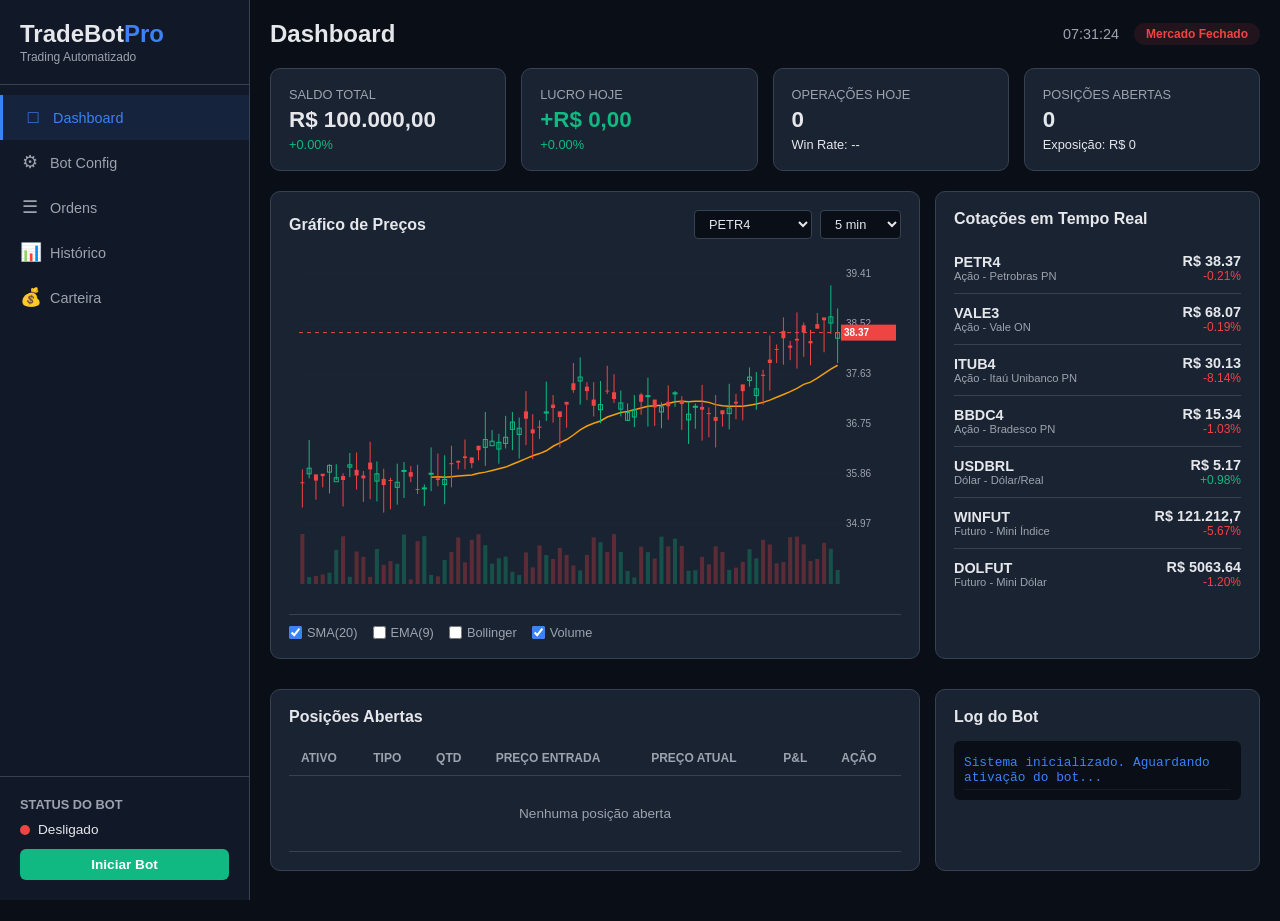
==== index.html @ 0a273354 "feat: add TradeBot Pro trading platform Full-featured trading bot platform with: - Real-time market " ====
<!DOCTYPE html>
<html lang="pt-BR">
<head>
    <meta charset="UTF-8">
    <meta name="viewport" content="width=device-width, initial-scale=1.0">
    <title>TradeBot Pro - Plataforma de Trading Automatizado</title>
    <link rel="stylesheet" href="css/styles.css">
    <link rel="stylesheet" href="css/dashboard.css">
    <link rel="stylesheet" href="css/chart.css">
</head>
<body>
    <nav class="sidebar">
        <div class="sidebar-header">
            <h1 class="logo">TradeBot<span>Pro</span></h1>
            <p class="logo-sub">Trading Automatizado</p>
        </div>
        <ul class="nav-menu">
            <li class="nav-item active" data-section="dashboard">
                <span class="nav-icon">&#9633;</span> Dashboard
            </li>
            <li class="nav-item" data-section="bot">
                <span class="nav-icon">&#9881;</span> Bot Config
            </li>
            <li class="nav-item" data-section="orders">
                <span class="nav-icon">&#9776;</span> Ordens
            </li>
            <li class="nav-item" data-section="history">
                <span class="nav-icon">&#128202;</span> Histórico
            </li>
            <li class="nav-item" data-section="wallet">
                <span class="nav-icon">&#128176;</span> Carteira
            </li>
        </ul>
        <div class="bot-status-panel">
            <h3>Status do Bot</h3>
            <div class="bot-indicator" id="botIndicator">
                <span class="dot offline"></span>
                <span class="status-text">Desligado</span>
            </div>
            <button class="btn btn-start" id="btnToggleBot">Iniciar Bot</button>
        </div>
    </nav>

    <main class="main-content">
        <!-- Dashboard Section -->
        <section class="section active" id="section-dashboard">
            <header class="section-header">
                <h2>Dashboard</h2>
                <div class="header-actions">
                    <span class="clock" id="clock"></span>
                    <span class="market-status" id="marketStatus">Mercado Fechado</span>
                </div>
            </header>

            <div class="stats-grid">
                <div class="stat-card">
                    <p class="stat-label">Saldo Total</p>
                    <p class="stat-value" id="totalBalance">R$ 100.000,00</p>
                    <p class="stat-change positive" id="balanceChange">+0,00%</p>
                </div>
                <div class="stat-card">
                    <p class="stat-label">Lucro Hoje</p>
                    <p class="stat-value" id="todayProfit">R$ 0,00</p>
                    <p class="stat-change" id="profitChange">0,00%</p>
                </div>
                <div class="stat-card">
                    <p class="stat-label">Operações Hoje</p>
                    <p class="stat-value" id="todayTrades">0</p>
                    <p class="stat-change" id="winRate">Win Rate: --</p>
                </div>
                <div class="stat-card">
                    <p class="stat-label">Posições Abertas</p>
                    <p class="stat-value" id="openPositions">0</p>
                    <p class="stat-change" id="exposure">Exposição: R$ 0</p>
                </div>
            </div>

            <div class="dashboard-grid">
                <div class="card chart-card">
                    <div class="card-header">
                        <h3>Gráfico de Preços</h3>
                        <div class="chart-controls">
                            <select id="chartAsset">
                                <option value="PETR4">PETR4</option>
                                <option value="VALE3">VALE3</option>
                                <option value="ITUB4">ITUB4</option>
                                <option value="BBDC4">BBDC4</option>
                                <option value="USDBRL">USD/BRL</option>
                                <option value="WINFUT">WIN (Futuro)</option>
                                <option value="DOLFUT">DOL (Futuro)</option>
                            </select>
                            <select id="chartTimeframe">
                                <option value="1m">1 min</option>
                                <option value="5m" selected>5 min</option>
                                <option value="15m">15 min</option>
                                <option value="1h">1 hora</option>
                                <option value="1d">Diário</option>
                            </select>
                        </div>
                    </div>
                    <div class="chart-container">
                        <canvas id="priceChart"></canvas>
                    </div>
                    <div class="chart-indicators">
                        <label><input type="checkbox" id="showSMA" checked> SMA(20)</label>
                        <label><input type="checkbox" id="showEMA"> EMA(9)</label>
                        <label><input type="checkbox" id="showBollinger"> Bollinger</label>
                        <label><input type="checkbox" id="showVolume" checked> Volume</label>
                    </div>
                </div>

                <div class="card market-card">
                    <div class="card-header">
                        <h3>Cotações em Tempo Real</h3>
                    </div>
                    <div class="market-list" id="marketList">
                        <!-- Populated by JS -->
                    </div>
                </div>
            </div>

            <div class="dashboard-grid">
                <div class="card">
                    <div class="card-header">
                        <h3>Posições Abertas</h3>
                    </div>
                    <table class="data-table">
                        <thead>
                            <tr>
                                <th>Ativo</th>
                                <th>Tipo</th>
                                <th>Qtd</th>
                                <th>Preço Entrada</th>
                                <th>Preço Atual</th>
                                <th>P&L</th>
                                <th>Ação</th>
                            </tr>
                        </thead>
                        <tbody id="positionsTable">
                            <tr class="empty-row"><td colspan="7">Nenhuma posição aberta</td></tr>
                        </tbody>
                    </table>
                </div>

                <div class="card">
                    <div class="card-header">
                        <h3>Log do Bot</h3>
                    </div>
                    <div class="bot-log" id="botLog">
                        <div class="log-entry info">Sistema inicializado. Aguardando ativação do bot...</div>
                    </div>
                </div>
            </div>
        </section>

        <!-- Bot Config Section -->
        <section class="section" id="section-bot">
            <header class="section-header">
                <h2>Configuração do Bot</h2>
            </header>

            <div class="config-grid">
                <div class="card">
                    <div class="card-header"><h3>Estratégia de Trading</h3></div>
                    <div class="form-group">
                        <label>Estratégia Principal</label>
                        <select id="strategy">
                            <option value="sma_crossover">Cruzamento de Médias (SMA)</option>
                            <option value="rsi_reversal">Reversão por RSI</option>
                            <option value="bollinger_breakout">Rompimento de Bollinger</option>
                            <option value="macd_signal">Sinal MACD</option>
                            <option value="scalping">Scalping (Momentum)</option>
                        </select>
                    </div>
                    <div class="form-group">
                        <label>Ativos Monitorados</label>
                        <div class="checkbox-group" id="watchedAssets">
                            <label><input type="checkbox" value="PETR4" checked> PETR4</label>
                            <label><input type="checkbox" value="VALE3" checked> VALE3</label>
                            <label><input type="checkbox" value="ITUB4"> ITUB4</label>
                            <label><input type="checkbox" value="BBDC4"> BBDC4</label>
                            <label><input type="checkbox" value="USDBRL" checked> USD/BRL</label>
                            <label><input type="checkbox" value="WINFUT"> WIN Futuro</label>
                            <label><input type="checkbox" value="DOLFUT"> DOL Futuro</label>
                        </div>
                    </div>
                    <div class="form-group">
                        <label>Mercados</label>
                        <div class="checkbox-group" id="markets">
                            <label><input type="checkbox" value="acoes" checked> Ações</label>
                            <label><input type="checkbox" value="opcoes"> Opções</label>
                            <label><input type="checkbox" value="dolar" checked> Dólar</label>
                            <label><input type="checkbox" value="futuros"> Futuros</label>
                        </div>
                    </div>
                </div>

                <div class="card">
                    <div class="card-header"><h3>Gerenciamento de Risco</h3></div>
                    <div class="form-group">
                        <label>Capital por Operação (%)</label>
                        <input type="number" id="capitalPerTrade" value="5" min="1" max="100">
                    </div>
                    <div class="form-group">
                        <label>Stop Loss (%)</label>
                        <input type="number" id="stopLoss" value="2" min="0.1" max="50" step="0.1">
                    </div>
                    <div class="form-group">
                        <label>Take Profit (%)</label>
                        <input type="number" id="takeProfit" value="4" min="0.1" max="100" step="0.1">
                    </div>
                    <div class="form-group">
                        <label>Máximo de Operações por Dia</label>
                        <input type="number" id="maxDailyTrades" value="10" min="1" max="100">
                    </div>
                    <div class="form-group">
                        <label>Perda Máxima Diária (R$)</label>
                        <input type="number" id="maxDailyLoss" value="2000" min="100" step="100">
                    </div>
                    <div class="form-group">
                        <label>Trailing Stop</label>
                        <select id="trailingStop">
                            <option value="none">Desativado</option>
                            <option value="fixed">Fixo (1%)</option>
                            <option value="atr">Baseado em ATR</option>
                        </select>
                    </div>
                </div>

                <div class="card">
                    <div class="card-header"><h3>Parâmetros Técnicos</h3></div>
                    <div class="form-group">
                        <label>Período SMA Curta</label>
                        <input type="number" id="smaShort" value="9" min="2" max="50">
                    </div>
                    <div class="form-group">
                        <label>Período SMA Longa</label>
                        <input type="number" id="smaLong" value="21" min="5" max="200">
                    </div>
                    <div class="form-group">
                        <label>Período RSI</label>
                        <input type="number" id="rsiPeriod" value="14" min="2" max="50">
                    </div>
                    <div class="form-group">
                        <label>RSI Sobrecomprado</label>
                        <input type="number" id="rsiOverbought" value="70" min="50" max="95">
                    </div>
                    <div class="form-group">
                        <label>RSI Sobrevendido</label>
                        <input type="number" id="rsiOversold" value="30" min="5" max="50">
                    </div>
                    <div class="form-group">
                        <button class="btn btn-primary" id="btnSaveConfig">Salvar Configurações</button>
                        <button class="btn btn-secondary" id="btnResetConfig">Resetar Padrões</button>
                    </div>
                </div>
            </div>
        </section>

        <!-- Orders Section -->
        <section class="section" id="section-orders">
            <header class="section-header">
                <h2>Ordens</h2>
                <button class="btn btn-primary" id="btnNewOrder">Nova Ordem Manual</button>
            </header>

            <div class="card">
                <div class="card-header"><h3>Ordens Pendentes</h3></div>
                <table class="data-table">
                    <thead>
                        <tr>
                            <th>ID</th>
                            <th>Ativo</th>
                            <th>Tipo</th>
                            <th>Lado</th>
                            <th>Quantidade</th>
                            <th>Preço</th>
                            <th>Status</th>
                            <th>Ação</th>
                        </tr>
                    </thead>
                    <tbody id="pendingOrders">
                        <tr class="empty-row"><td colspan="8">Nenhuma ordem pendente</td></tr>
                    </tbody>
                </table>
            </div>

            <div class="card">
                <div class="card-header"><h3>Ordens Executadas Hoje</h3></div>
                <table class="data-table">
                    <thead>
                        <tr>
                            <th>ID</th>
                            <th>Hora</th>
                            <th>Ativo</th>
                            <th>Lado</th>
                            <th>Quantidade</th>
                            <th>Preço</th>
                            <th>Resultado</th>
                        </tr>
                    </thead>
                    <tbody id="executedOrders">
                        <tr class="empty-row"><td colspan="7">Nenhuma ordem executada hoje</td></tr>
                    </tbody>
                </table>
            </div>

            <!-- Manual Order Modal -->
            <div class="modal" id="orderModal">
                <div class="modal-content">
                    <div class="modal-header">
                        <h3>Nova Ordem Manual</h3>
                        <button class="modal-close" id="closeOrderModal">&times;</button>
                    </div>
                    <div class="form-group">
                        <label>Ativo</label>
                        <select id="orderAsset">
                            <option value="PETR4">PETR4</option>
                            <option value="VALE3">VALE3</option>
                            <option value="ITUB4">ITUB4</option>
                            <option value="BBDC4">BBDC4</option>
                            <option value="USDBRL">USD/BRL</option>
                            <option value="WINFUT">WIN Futuro</option>
                            <option value="DOLFUT">DOL Futuro</option>
                        </select>
                    </div>
                    <div class="form-group">
                        <label>Lado</label>
                        <select id="orderSide">
                            <option value="buy">Compra</option>
                            <option value="sell">Venda</option>
                        </select>
                    </div>
                    <div class="form-group">
                        <label>Tipo</label>
                        <select id="orderType">
                            <option value="market">A Mercado</option>
                            <option value="limit">Limitada</option>
                            <option value="stop">Stop</option>
                        </select>
                    </div>
                    <div class="form-group">
                        <label>Quantidade</label>
                        <input type="number" id="orderQty" value="100" min="1">
                    </div>
                    <div class="form-group" id="orderPriceGroup">
                        <label>Preço</label>
                        <input type="number" id="orderPrice" step="0.01">
                    </div>
                    <button class="btn btn-primary" id="btnSubmitOrder">Enviar Ordem</button>
                </div>
            </div>
        </section>

        <!-- History Section -->
        <section class="section" id="section-history">
            <header class="section-header">
                <h2>Histórico de Operações</h2>
                <div class="header-actions">
                    <select id="historyPeriod">
                        <option value="today">Hoje</option>
                        <option value="week">Última Semana</option>
                        <option value="month" selected>Último Mês</option>
                        <option value="all">Todo Período</option>
                    </select>
                </div>
            </header>

            <div class="stats-grid">
                <div class="stat-card">
                    <p class="stat-label">Total de Operações</p>
                    <p class="stat-value" id="histTotalTrades">0</p>
                </div>
                <div class="stat-card">
                    <p class="stat-label">Lucro Total</p>
                    <p class="stat-value" id="histTotalProfit">R$ 0,00</p>
                </div>
                <div class="stat-card">
                    <p class="stat-label">Win Rate</p>
                    <p class="stat-value" id="histWinRate">--</p>
                </div>
                <div class="stat-card">
                    <p class="stat-label">Sharpe Ratio</p>
                    <p class="stat-value" id="histSharpe">--</p>
                </div>
            </div>

            <div class="card">
                <div class="card-header"><h3>Curva de Equity</h3></div>
                <div class="chart-container">
                    <canvas id="equityChart"></canvas>
                </div>
            </div>

            <div class="card">
                <div class="card-header"><h3>Todas as Operações</h3></div>
                <table class="data-table">
                    <thead>
                        <tr>
                            <th>Data</th>
                            <th>Ativo</th>
                            <th>Lado</th>
                            <th>Entrada</th>
                            <th>Saída</th>
                            <th>Qtd</th>
                            <th>P&L</th>
                            <th>Estratégia</th>
                        </tr>
                    </thead>
                    <tbody id="historyTable">
                        <tr class="empty-row"><td colspan="8">Nenhuma operação registrada</td></tr>
                    </tbody>
                </table>
            </div>
        </section>

        <!-- Wallet Section -->
        <section class="section" id="section-wallet">
            <header class="section-header">
                <h2>Carteira</h2>
            </header>

            <div class="stats-grid">
                <div class="stat-card">
                    <p class="stat-label">Saldo Disponível</p>
                    <p class="stat-value" id="availableBalance">R$ 100.000,00</p>
                </div>
                <div class="stat-card">
                    <p class="stat-label">Em Posições</p>
                    <p class="stat-value" id="inPositions">R$ 0,00</p>
                </div>
                <div class="stat-card">
                    <p class="stat-label">Patrimônio Total</p>
                    <p class="stat-value" id="totalEquity">R$ 100.000,00</p>
                </div>
                <div class="stat-card">
                    <p class="stat-label">Retorno Total</p>
                    <p class="stat-value" id="totalReturn">0,00%</p>
                </div>
            </div>

            <div class="dashboard-grid">
                <div class="card">
                    <div class="card-header"><h3>Distribuição da Carteira</h3></div>
                    <div class="chart-container">
                        <canvas id="portfolioChart"></canvas>
                    </div>
                </div>
                <div class="card">
                    <div class="card-header"><h3>Ativos em Carteira</h3></div>
                    <table class="data-table">
                        <thead>
                            <tr>
                                <th>Ativo</th>
                                <th>Quantidade</th>
                                <th>Preço Médio</th>
                                <th>Valor Atual</th>
                                <th>P&L</th>
                            </tr>
                        </thead>
                        <tbody id="walletAssets">
                            <tr class="empty-row"><td colspan="5">Nenhum ativo em carteira</td></tr>
                        </tbody>
                    </table>
                </div>
            </div>
        </section>
    </main>

    <script src="js/market-data.js"></script>
    <script src="js/indicators.js"></script>
    <script src="js/chart.js"></script>
    <script src="js/trading-bot.js"></script>
    <script src="js/app.js"></script>
</body>
</html>
---- css/styles.css ----
* {
    margin: 0;
    padding: 0;
    box-sizing: border-box;
}

:root {
    --bg-primary: #0a0e17;
    --bg-secondary: #111827;
    --bg-card: #1a2332;
    --bg-hover: #243044;
    --text-primary: #e5e7eb;
    --text-secondary: #9ca3af;
    --accent-primary: #3b82f6;
    --accent-hover: #2563eb;
    --green: #10b981;
    --green-bg: rgba(16, 185, 129, 0.1);
    --red: #ef4444;
    --red-bg: rgba(239, 68, 68, 0.1);
    --yellow: #f59e0b;
    --yellow-bg: rgba(245, 158, 11, 0.1);
    --border: #374151;
    --sidebar-width: 250px;
}

body {
    font-family: 'Segoe UI', -apple-system, BlinkMacSystemFont, sans-serif;
    background: var(--bg-primary);
    color: var(--text-primary);
    display: flex;
    min-height: 100vh;
}

/* Sidebar */
.sidebar {
    width: var(--sidebar-width);
    background: var(--bg-secondary);
    border-right: 1px solid var(--border);
    display: flex;
    flex-direction: column;
    position: fixed;
    height: 100vh;
    z-index: 100;
}

.sidebar-header {
    padding: 20px;
    border-bottom: 1px solid var(--border);
}

.logo {
    font-size: 1.5rem;
    font-weight: 700;
    color: var(--text-primary);
}

.logo span {
    color: var(--accent-primary);
}

.logo-sub {
    font-size: 0.75rem;
    color: var(--text-secondary);
    margin-top: 2px;
}

.nav-menu {
    list-style: none;
    padding: 10px 0;
    flex: 1;
}

.nav-item {
    padding: 12px 20px;
    cursor: pointer;
    color: var(--text-secondary);
    display: flex;
    align-items: center;
    gap: 10px;
    transition: all 0.2s;
    font-size: 0.9rem;
}

.nav-item:hover {
    background: var(--bg-hover);
    color: var(--text-primary);
}

.nav-item.active {
    background: rgba(59, 130, 246, 0.1);
    color: var(--accent-primary);
    border-left: 3px solid var(--accent-primary);
}

.nav-icon {
    font-size: 1.1rem;
    width: 20px;
    text-align: center;
}

/* Bot Status Panel */
.bot-status-panel {
    padding: 20px;
    border-top: 1px solid var(--border);
}

.bot-status-panel h3 {
    font-size: 0.8rem;
    text-transform: uppercase;
    color: var(--text-secondary);
    margin-bottom: 10px;
}

.bot-indicator {
    display: flex;
    align-items: center;
    gap: 8px;
    margin-bottom: 12px;
}

.dot {
    width: 10px;
    height: 10px;
    border-radius: 50%;
    display: inline-block;
}

.dot.online {
    background: var(--green);
    box-shadow: 0 0 8px var(--green);
    animation: pulse 2s infinite;
}

.dot.offline {
    background: var(--red);
}

@keyframes pulse {
    0%, 100% { opacity: 1; }
    50% { opacity: 0.5; }
}

.status-text {
    font-size: 0.85rem;
}

/* Buttons */
.btn {
    padding: 8px 16px;
    border: none;
    border-radius: 6px;
    cursor: pointer;
    font-size: 0.85rem;
    font-weight: 600;
    transition: all 0.2s;
    width: 100%;
}

.btn-start {
    background: var(--green);
    color: white;
}

.btn-start:hover {
    background: #059669;
}

.btn-stop {
    background: var(--red);
    color: white;
}

.btn-stop:hover {
    background: #dc2626;
}

.btn-primary {
    background: var(--accent-primary);
    color: white;
}

.btn-primary:hover {
    background: var(--accent-hover);
}

.btn-secondary {
    background: var(--bg-hover);
    color: var(--text-primary);
    border: 1px solid var(--border);
    margin-top: 8px;
}

.btn-secondary:hover {
    background: var(--border);
}

.btn-danger {
    background: var(--red);
    color: white;
    padding: 4px 10px;
    width: auto;
    font-size: 0.75rem;
}

/* Main Content */
.main-content {
    margin-left: var(--sidebar-width);
    flex: 1;
    padding: 20px;
    overflow-y: auto;
}

.section {
    display: none;
}

.section.active {
    display: block;
}

.section-header {
    display: flex;
    justify-content: space-between;
    align-items: center;
    margin-bottom: 20px;
}

.section-header h2 {
    font-size: 1.5rem;
}

.header-actions {
    display: flex;
    align-items: center;
    gap: 15px;
}

.clock {
    font-size: 0.9rem;
    color: var(--text-secondary);
}

.market-status {
    padding: 4px 12px;
    border-radius: 20px;
    font-size: 0.75rem;
    font-weight: 600;
}

.market-status.open {
    background: var(--green-bg);
    color: var(--green);
}

.market-status.closed {
    background: var(--red-bg);
    color: var(--red);
}

/* Stats Grid */
.stats-grid {
    display: grid;
    grid-template-columns: repeat(auto-fit, minmax(200px, 1fr));
    gap: 15px;
    margin-bottom: 20px;
}

.stat-card {
    background: var(--bg-card);
    border: 1px solid var(--border);
    border-radius: 10px;
    padding: 18px;
}

.stat-label {
    font-size: 0.8rem;
    color: var(--text-secondary);
    text-transform: uppercase;
    margin-bottom: 5px;
}

.stat-value {
    font-size: 1.4rem;
    font-weight: 700;
}

.stat-change {
    font-size: 0.8rem;
    margin-top: 4px;
}

.stat-change.positive {
    color: var(--green);
}

.stat-change.negative {
    color: var(--red);
}

/* Cards */
.card {
    background: var(--bg-card);
    border: 1px solid var(--border);
    border-radius: 10px;
    padding: 18px;
    margin-bottom: 15px;
}

.card-header {
    display: flex;
    justify-content: space-between;
    align-items: center;
    margin-bottom: 15px;
}

.card-header h3 {
    font-size: 1rem;
    font-weight: 600;
}

/* Dashboard Grid */
.dashboard-grid {
    display: grid;
    grid-template-columns: 2fr 1fr;
    gap: 15px;
    margin-bottom: 15px;
}

/* Config Grid */
.config-grid {
    display: grid;
    grid-template-columns: repeat(auto-fit, minmax(300px, 1fr));
    gap: 15px;
}

/* Tables */
.data-table {
    width: 100%;
    border-collapse: collapse;
}

.data-table th {
    text-align: left;
    padding: 10px 12px;
    font-size: 0.75rem;
    text-transform: uppercase;
    color: var(--text-secondary);
    border-bottom: 1px solid var(--border);
}

.data-table td {
    padding: 10px 12px;
    font-size: 0.85rem;
    border-bottom: 1px solid var(--border);
}

.data-table tr:hover {
    background: var(--bg-hover);
}

.empty-row td {
    text-align: center;
    color: var(--text-secondary);
    padding: 30px;
}

.empty-row:hover {
    background: transparent !important;
}

/* Forms */
.form-group {
    margin-bottom: 15px;
}

.form-group label {
    display: block;
    font-size: 0.8rem;
    color: var(--text-secondary);
    margin-bottom: 5px;
}

.form-group input,
.form-group select {
    width: 100%;
    padding: 8px 12px;
    background: var(--bg-primary);
    border: 1px solid var(--border);
    border-radius: 6px;
    color: var(--text-primary);
    font-size: 0.85rem;
}

.form-group input:focus,
.form-group select:focus {
    outline: none;
    border-color: var(--accent-primary);
}

.checkbox-group {
    display: flex;
    flex-wrap: wrap;
    gap: 10px;
}

.checkbox-group label {
    display: flex;
    align-items: center;
    gap: 5px;
    font-size: 0.85rem;
    color: var(--text-primary);
    cursor: pointer;
}

/* Market List */
.market-list {
    max-height: 400px;
    overflow-y: auto;
}

.market-item {
    display: flex;
    justify-content: space-between;
    align-items: center;
    padding: 10px 0;
    border-bottom: 1px solid var(--border);
}

.market-item:last-child {
    border-bottom: none;
}

.market-name {
    font-weight: 600;
    font-size: 0.9rem;
}

.market-type {
    font-size: 0.7rem;
    color: var(--text-secondary);
}

.market-price {
    text-align: right;
}

.market-price .price {
    font-weight: 600;
    font-size: 0.9rem;
}

.market-price .change {
    font-size: 0.75rem;
}

.change.positive { color: var(--green); }
.change.negative { color: var(--red); }

/* Bot Log */
.bot-log {
    max-height: 300px;
    overflow-y: auto;
    font-family: 'Consolas', 'Courier New', monospace;
    font-size: 0.8rem;
    padding: 10px;
    background: var(--bg-primary);
    border-radius: 6px;
}

.log-entry {
    padding: 4px 0;
    border-bottom: 1px solid rgba(55, 65, 81, 0.3);
}

.log-entry.info { color: var(--accent-primary); }
.log-entry.success { color: var(--green); }
.log-entry.warning { color: var(--yellow); }
.log-entry.error { color: var(--red); }
.log-entry.trade { color: #a78bfa; }

/* Modal */
.modal {
    display: none;
    position: fixed;
    top: 0;
    left: 0;
    width: 100%;
    height: 100%;
    background: rgba(0, 0, 0, 0.7);
    z-index: 1000;
    justify-content: center;
    align-items: center;
}

.modal.active {
    display: flex;
}

.modal-content {
    background: var(--bg-card);
    border: 1px solid var(--border);
    border-radius: 12px;
    padding: 25px;
    width: 400px;
    max-width: 90%;
}

.modal-header {
    display: flex;
    justify-content: space-between;
    align-items: center;
    margin-bottom: 20px;
}

.modal-close {
    background: none;
    border: none;
    color: var(--text-secondary);
    font-size: 1.5rem;
    cursor: pointer;
}

/* Scrollbar */
::-webkit-scrollbar {
    width: 6px;
}

::-webkit-scrollbar-track {
    background: var(--bg-primary);
}

::-webkit-scrollbar-thumb {
    background: var(--border);
    border-radius: 3px;
}

/* Responsive */
@media (max-width: 768px) {
    .sidebar {
        width: 60px;
        overflow: hidden;
    }

    .sidebar-header, .bot-status-panel {
        display: none;
    }

    .nav-item {
        justify-content: center;
        padding: 15px;
    }

    .nav-item span:not(.nav-icon) {
        display: none;
    }

    .main-content {
        margin-left: 60px;
    }

    .dashboard-grid {
        grid-template-columns: 1fr;
    }

    .stats-grid {
        grid-template-columns: repeat(2, 1fr);
    }
}
---- css/dashboard.css ----
/* Dashboard specific styles */

.chart-controls {
    display: flex;
    gap: 8px;
}

.chart-controls select {
    padding: 5px 10px;
    background: var(--bg-primary);
    border: 1px solid var(--border);
    border-radius: 4px;
    color: var(--text-primary);
    font-size: 0.8rem;
}

.chart-indicators {
    display: flex;
    gap: 15px;
    margin-top: 10px;
    padding-top: 10px;
    border-top: 1px solid var(--border);
}

.chart-indicators label {
    display: flex;
    align-items: center;
    gap: 5px;
    font-size: 0.8rem;
    color: var(--text-secondary);
    cursor: pointer;
}

.chart-indicators input[type="checkbox"] {
    accent-color: var(--accent-primary);
}

/* Position P&L coloring */
.pl-positive {
    color: var(--green);
    font-weight: 600;
}

.pl-negative {
    color: var(--red);
    font-weight: 600;
}

/* Order side badges */
.badge {
    padding: 2px 8px;
    border-radius: 4px;
    font-size: 0.75rem;
    font-weight: 600;
}

.badge-buy {
    background: var(--green-bg);
    color: var(--green);
}

.badge-sell {
    background: var(--red-bg);
    color: var(--red);
}

.badge-pending {
    background: var(--yellow-bg);
    color: var(--yellow);
}

.badge-filled {
    background: var(--green-bg);
    color: var(--green);
}

.badge-cancelled {
    background: rgba(107, 114, 128, 0.2);
    color: #6b7280;
}

/* Strategy description */
.strategy-desc {
    font-size: 0.8rem;
    color: var(--text-secondary);
    margin-top: 5px;
    padding: 8px;
    background: var(--bg-primary);
    border-radius: 4px;
    line-height: 1.4;
}
---- css/chart.css ----
/* Chart styles */

.chart-container {
    position: relative;
    width: 100%;
    height: 350px;
}

.chart-container canvas {
    width: 100% !important;
    height: 100% !important;
}

#equityChart {
    height: 250px;
}

#portfolioChart {
    height: 250px;
}

/* Chart tooltip */
.chart-tooltip {
    position: absolute;
    background: var(--bg-secondary);
    border: 1px solid var(--border);
    border-radius: 6px;
    padding: 10px;
    font-size: 0.8rem;
    pointer-events: none;
    z-index: 10;
    display: none;
}

.chart-tooltip .tooltip-title {
    font-weight: 600;
    margin-bottom: 5px;
}

.chart-tooltip .tooltip-row {
    display: flex;
    justify-content: space-between;
    gap: 15px;
    padding: 2px 0;
}

.chart-tooltip .tooltip-label {
    color: var(--text-secondary);
}

/* Volume bars */
.volume-bar {
    position: absolute;
    bottom: 0;
    opacity: 0.3;
}

.volume-bar.up {
    background: var(--green);
}

.volume-bar.down {
    background: var(--red);
}
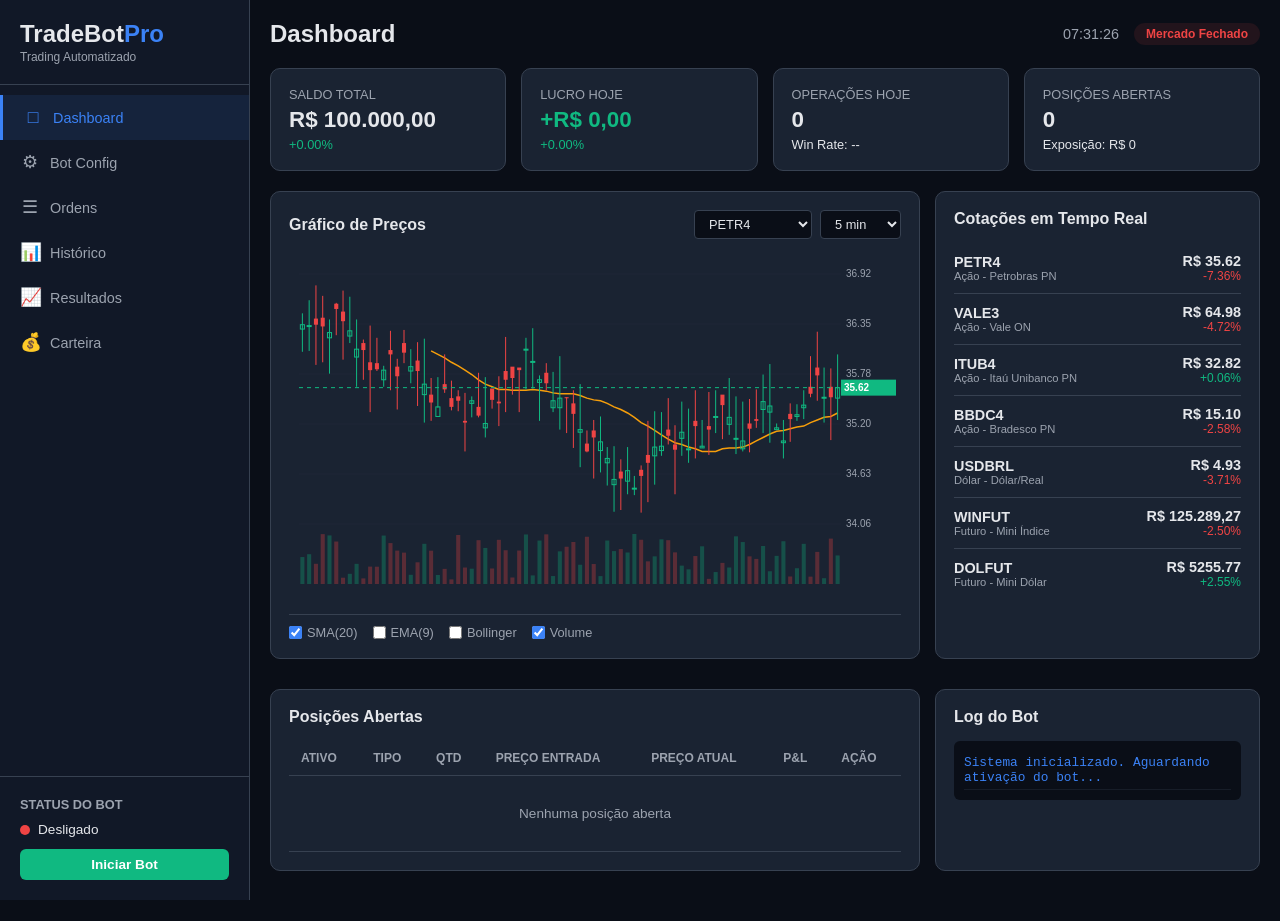
==== commit 0fcdd1fd: "Add Resultados tab showing per-trade P&L breakdown New tab with summary cards (net profit, best/wors" ====
--- a/index.html
+++ b/index.html
@@ -27,6 +27,9 @@
             <li class="nav-item" data-section="history">
                 <span class="nav-icon">&#128202;</span> Histórico
             </li>
+            <li class="nav-item" data-section="results">
+                <span class="nav-icon">&#128200;</span> Resultados
+            </li>
             <li class="nav-item" data-section="wallet">
                 <span class="nav-icon">&#128176;</span> Carteira
             </li>
@@ -414,6 +417,103 @@
             </div>
         </section>
 
+        <!-- Results Section -->
+        <section class="section" id="section-results">
+            <header class="section-header">
+                <h2>Resultados por Trade</h2>
+                <div class="header-actions">
+                    <select id="resultsFilter">
+                        <option value="all">Todos</option>
+                        <option value="wins">Somente Ganhos</option>
+                        <option value="losses">Somente Perdas</option>
+                    </select>
+                    <select id="resultsAssetFilter">
+                        <option value="all">Todos os Ativos</option>
+                        <option value="PETR4">PETR4</option>
+                        <option value="VALE3">VALE3</option>
+                        <option value="ITUB4">ITUB4</option>
+                        <option value="BBDC4">BBDC4</option>
+                        <option value="USDBRL">USD/BRL</option>
+                        <option value="WINFUT">WIN</option>
+                        <option value="DOLFUT">DOL</option>
+                    </select>
+                </div>
+            </header>
+
+            <div class="stats-grid">
+                <div class="stat-card">
+                    <p class="stat-label">Total de Trades</p>
+                    <p class="stat-value" id="resTotalTrades">0</p>
+                    <p class="stat-change" id="resWinLoss">0 ganhos / 0 perdas</p>
+                </div>
+                <div class="stat-card">
+                    <p class="stat-label">Resultado Líquido</p>
+                    <p class="stat-value" id="resNetProfit">R$ 0,00</p>
+                    <p class="stat-change" id="resProfitFactor">Fator de Lucro: --</p>
+                </div>
+                <div class="stat-card">
+                    <p class="stat-label">Melhor Trade</p>
+                    <p class="stat-value pl-positive" id="resBestTrade">--</p>
+                    <p class="stat-change" id="resBestTradeInfo">--</p>
+                </div>
+                <div class="stat-card">
+                    <p class="stat-label">Pior Trade</p>
+                    <p class="stat-value pl-negative" id="resWorstTrade">--</p>
+                    <p class="stat-change" id="resWorstTradeInfo">--</p>
+                </div>
+            </div>
+
+            <div class="stats-grid" style="margin-top: 0;">
+                <div class="stat-card">
+                    <p class="stat-label">Ganho Médio</p>
+                    <p class="stat-value pl-positive" id="resAvgWin">--</p>
+                </div>
+                <div class="stat-card">
+                    <p class="stat-label">Perda Média</p>
+                    <p class="stat-value pl-negative" id="resAvgLoss">--</p>
+                </div>
+                <div class="stat-card">
+                    <p class="stat-label">Maior Sequência de Ganhos</p>
+                    <p class="stat-value" id="resWinStreak">0</p>
+                </div>
+                <div class="stat-card">
+                    <p class="stat-label">Maior Sequência de Perdas</p>
+                    <p class="stat-value" id="resLossStreak">0</p>
+                </div>
+            </div>
+
+            <div class="card">
+                <div class="card-header"><h3>P&L por Trade</h3></div>
+                <div class="chart-container">
+                    <canvas id="tradePnlChart"></canvas>
+                </div>
+            </div>
+
+            <div class="card">
+                <div class="card-header"><h3>Detalhamento dos Trades</h3></div>
+                <table class="data-table">
+                    <thead>
+                        <tr>
+                            <th>#</th>
+                            <th>Data/Hora</th>
+                            <th>Ativo</th>
+                            <th>Lado</th>
+                            <th>Entrada</th>
+                            <th>Saída</th>
+                            <th>Qtd</th>
+                            <th>P&L (R$)</th>
+                            <th>P&L (%)</th>
+                            <th>Motivo</th>
+                            <th>Estratégia</th>
+                        </tr>
+                    </thead>
+                    <tbody id="resultsTable">
+                        <tr class="empty-row"><td colspan="11">Nenhum trade finalizado ainda</td></tr>
+                    </tbody>
+                </table>
+            </div>
+        </section>
+
         <!-- Wallet Section -->
         <section class="section" id="section-wallet">
             <header class="section-header">
